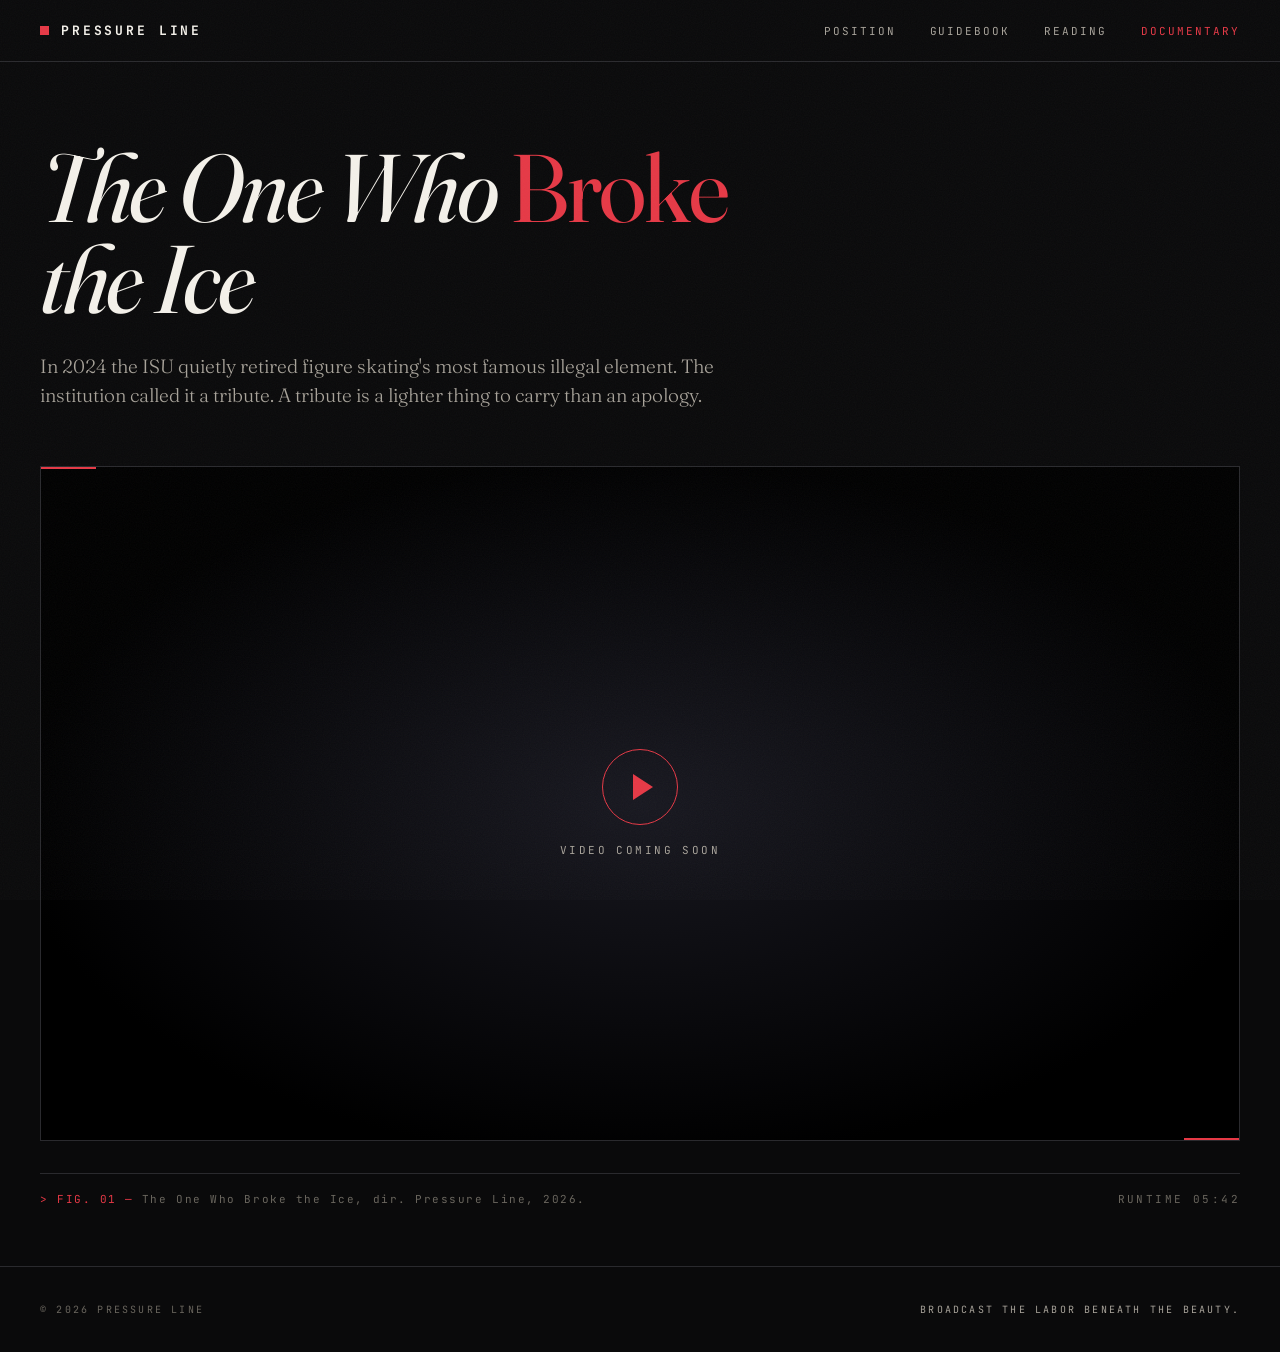
==== documentary/index.html @ 3ab44772 "Documentary: remove kicker, replace local video with placeholder Co-Authored-By: Claude Sonnet 4.6 <" ====
<!DOCTYPE html>
<html lang="en">
<head>
<meta charset="UTF-8" />
<meta name="viewport" content="width=device-width, initial-scale=1.0" />
<title>The One Who Broke the Ice — Pressure Line</title>
<link rel="preconnect" href="https://fonts.googleapis.com" />
<link rel="preconnect" href="https://fonts.gstatic.com" crossorigin />
<link href="https://fonts.googleapis.com/css2?family=Fraunces:ital,opsz,wght@0,9..144,300;0,9..144,400;0,9..144,700;1,9..144,300;1,9..144,400&family=JetBrains+Mono:wght@400;500;700&display=swap" rel="stylesheet" />
<style>
  :root {
    --ink: #f4f1ea;
    --ink-dim: #a8a39a;
    --ink-faint: #6a665e;
    --paper: #0a0a0b;
    --red: #e63946;
    --rule: #2a2a2e;
    --serif: "Fraunces", Georgia, serif;
    --mono: "JetBrains Mono", ui-monospace, monospace;
  }

  * { box-sizing: border-box; margin: 0; padding: 0; }
  html { scroll-behavior: smooth; }

  body {
    background: var(--paper);
    color: var(--ink);
    font-family: var(--serif);
    font-feature-settings: "kern", "liga";
    font-optical-sizing: auto;
    -webkit-font-smoothing: antialiased;
    min-height: 100vh;
    display: flex;
    flex-direction: column;
    overflow-x: hidden;
  }

  /* film grain overlay */
  body::before {
    content: "";
    position: fixed;
    inset: 0;
    pointer-events: none;
    opacity: 0.04;
    z-index: 100;
    background-image: url("data:image/svg+xml;utf8,<svg xmlns='http://www.w3.org/2000/svg' width='200' height='200'><filter id='n'><feTurbulence type='fractalNoise' baseFrequency='0.85' numOctaves='2' stitchTiles='stitch'/></filter><rect width='100%25' height='100%25' filter='url(%23n)'/></svg>");
  }

  /* ===== NAV ===== */
  nav.site-nav {
    border-bottom: 1px solid var(--rule);
  }
  .nav-inner {
    max-width: 1280px;
    margin: 0 auto;
    padding: 22px 40px;
    display: flex;
    align-items: center;
    justify-content: space-between;
  }
  .wordmark {
    font-family: var(--mono);
    font-weight: 700;
    font-size: 13px;
    letter-spacing: 0.22em;
    text-transform: uppercase;
    color: var(--ink);
    text-decoration: none;
    display: flex;
    align-items: center;
    gap: 12px;
  }
  .wordmark::before {
    content: "";
    width: 9px; height: 9px;
    background: var(--red);
  }
  .nav-links {
    display: flex;
    gap: 34px;
    font-family: var(--mono);
    font-size: 11px;
    letter-spacing: 0.18em;
    text-transform: uppercase;
  }
  .nav-links a {
    color: var(--ink-dim);
    text-decoration: none;
    transition: color 160ms;
  }
  .nav-links a:hover { color: var(--ink); }
  .nav-links a.active { color: var(--red); }

  /* ===== MAIN ===== */
  main {
    flex: 1;
    max-width: 1280px;
    width: 100%;
    margin: 0 auto;
    padding: 80px 40px 60px;
  }

  /* small kicker above title */
  .kicker {
    font-family: var(--mono);
    font-size: 11px;
    letter-spacing: 0.28em;
    text-transform: uppercase;
    color: var(--red);
    margin-bottom: 28px;
    display: flex;
    align-items: center;
    gap: 14px;
  }
  .kicker::after {
    content: "";
    flex: 0 0 56px;
    height: 1px;
    background: var(--red);
  }

  /* main film title */
  h1.title {
    font-family: var(--serif);
    font-weight: 400;
    font-style: italic;
    font-size: clamp(44px, 7.5vw, 108px);
    line-height: 0.95;
    letter-spacing: -0.025em;
    margin-bottom: 28px;
    max-width: 14ch;
    text-wrap: balance;
  }
  h1.title em {
    font-style: normal;
    color: var(--red);
  }

  /* one-line dek under title */
  .dek {
    font-family: var(--serif);
    font-weight: 300;
    font-size: clamp(17px, 1.5vw, 20px);
    line-height: 1.5;
    color: var(--ink-dim);
    max-width: 58ch;
    margin-bottom: 56px;
  }

  /* ===== VIDEO ===== */
  .video-frame {
    position: relative;
    aspect-ratio: 16 / 9;
    background: #000;
    border: 1px solid var(--rule);
    overflow: hidden;
    margin-bottom: 32px;
  }

  /* small red ticks in corners — film-frame marks */
  .video-frame::before,
  .video-frame::after {
    content: "";
    position: absolute;
    background: var(--red);
    z-index: 2;
    pointer-events: none;
  }
  .video-frame::before {
    top: -1px; left: -1px;
    width: 56px; height: 3px;
  }
  .video-frame::after {
    bottom: -1px; right: -1px;
    width: 56px; height: 3px;
  }

  .video-frame iframe {
    width: 100%;
    height: 100%;
    border: 0;
  }

  /* video placeholder if not embedded yet */
  .video-placeholder {
    position: absolute;
    inset: 0;
    display: flex;
    flex-direction: column;
    align-items: center;
    justify-content: center;
    gap: 18px;
    color: var(--ink-dim);
    font-family: var(--mono);
    font-size: 11px;
    letter-spacing: 0.22em;
    text-transform: uppercase;
    background:
      radial-gradient(ellipse at center, #181820 0%, #000 75%);
  }
  .play-icon {
    width: 76px; height: 76px;
    border: 1.5px solid var(--red);
    border-radius: 50%;
    display: flex;
    align-items: center;
    justify-content: center;
    position: relative;
  }
  .play-icon::after {
    content: "";
    width: 0; height: 0;
    border-left: 20px solid var(--red);
    border-top: 13px solid transparent;
    border-bottom: 13px solid transparent;
    margin-left: 6px;
  }

  /* video caption strip */
  .caption {
    display: flex;
    justify-content: space-between;
    align-items: baseline;
    padding-top: 18px;
    border-top: 1px solid var(--rule);
    font-family: var(--mono);
    font-size: 11px;
    letter-spacing: 0.14em;
    color: var(--ink-faint);
    flex-wrap: wrap;
    gap: 16px;
  }
  .caption .fig {
    color: var(--red);
    margin-right: 8px;
  }
  .caption .runtime {
    text-transform: uppercase;
    letter-spacing: 0.22em;
  }

  /* ===== FOOTER ===== */
  footer {
    border-top: 1px solid var(--rule);
    padding: 36px 40px;
  }
  .footer-inner {
    max-width: 1280px;
    margin: 0 auto;
    display: flex;
    justify-content: space-between;
    align-items: center;
    font-family: var(--mono);
    font-size: 10px;
    letter-spacing: 0.22em;
    text-transform: uppercase;
    color: var(--ink-faint);
    flex-wrap: wrap;
    gap: 16px;
  }
  .footer-tag {
    color: var(--ink-dim);
  }

  /* ===== RESPONSIVE ===== */
  @media (max-width: 720px) {
    .nav-inner { padding: 18px 22px; }
    .nav-links { gap: 18px; font-size: 10px; }
    main { padding: 56px 22px 40px; }
    .dek { margin-bottom: 40px; }
    footer { padding: 28px 22px; }
    .caption { font-size: 10px; }
  }

  @media (max-width: 480px) {
    .nav-links { display: none; }
  }

  /* ===== ENTRANCE ===== */
  .reveal {
    opacity: 0;
    transform: translateY(16px);
    animation: rise 1.1s cubic-bezier(0.2, 0.7, 0.2, 1) forwards;
  }
  .reveal.d1 { animation-delay: 0.05s; }
  .reveal.d2 { animation-delay: 0.18s; }
  .reveal.d3 { animation-delay: 0.32s; }
  .reveal.d4 { animation-delay: 0.48s; }
  @keyframes rise {
    to { opacity: 1; transform: translateY(0); }
  }
</style>
</head>
<body>

<nav class="site-nav">
  <div class="nav-inner">
    <a href="/" class="wordmark">Pressure Line</a>
    <div class="nav-links">
      <a href="/#position">Position</a>
      <a href="/#guidebook">Guidebook</a>
      <a href="/reading/">Reading</a>
      <a href="/documentary/" class="active">Documentary</a>
    </div>
  </div>
</nav>

<main>
  <h1 class="title reveal d1">The One Who <em>Broke</em><br/>the Ice</h1>
  <p class="dek reveal d2">In 2024 the ISU quietly retired figure skating's most famous illegal element. The institution called it a tribute. A tribute is a lighter thing to carry than an apology.</p>

  <div class="video-frame reveal d3">
    <div class="video-placeholder">
      <div class="play-icon"></div>
      <div>Video coming soon</div>
    </div>
  </div>

  <div class="caption reveal d3">
    <div><span class="fig">&gt; FIG. 01 —</span>The One Who Broke the Ice, dir. Pressure Line, 2026.</div>
    <div class="runtime">Runtime 05:42</div>
  </div>
</main>

<footer>
  <div class="footer-inner">
    <div>© 2026 Pressure Line</div>
    <div class="footer-tag">Broadcast the labor beneath the beauty.</div>
  </div>
</footer>

</body>
</html>
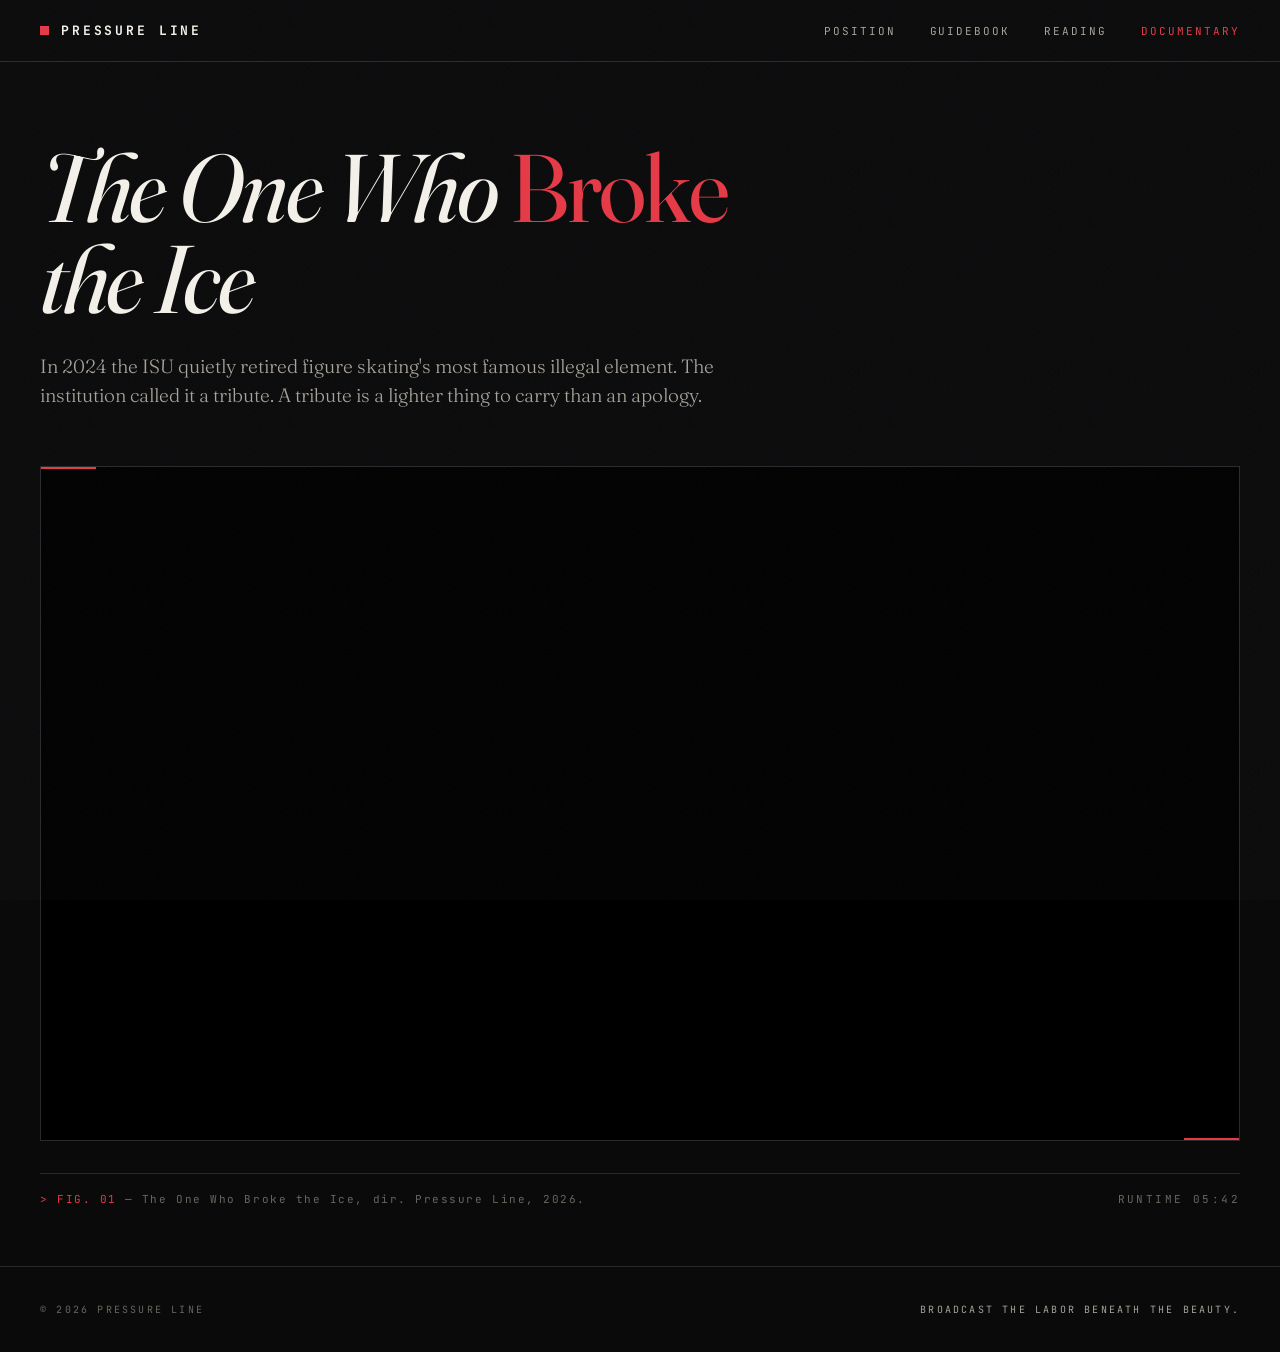
==== commit c9f7e45f: "Documentary: embed YouTube video oGdQ1VpymCo Co-Authored-By: Claude Sonnet 4.6 <noreply@anthropic.co" ====
--- a/documentary/index.html
+++ b/documentary/index.html
@@ -310,10 +310,7 @@
   <p class="dek reveal d2">In 2024 the ISU quietly retired figure skating's most famous illegal element. The institution called it a tribute. A tribute is a lighter thing to carry than an apology.</p>
 
   <div class="video-frame reveal d3">
-    <div class="video-placeholder">
-      <div class="play-icon"></div>
-      <div>Video coming soon</div>
-    </div>
+    <iframe src="https://www.youtube.com/embed/oGdQ1VpymCo" title="The One Who Broke the Ice" allow="accelerometer; autoplay; clipboard-write; encrypted-media; gyroscope; picture-in-picture" allowfullscreen></iframe>
   </div>
 
   <div class="caption reveal d3">
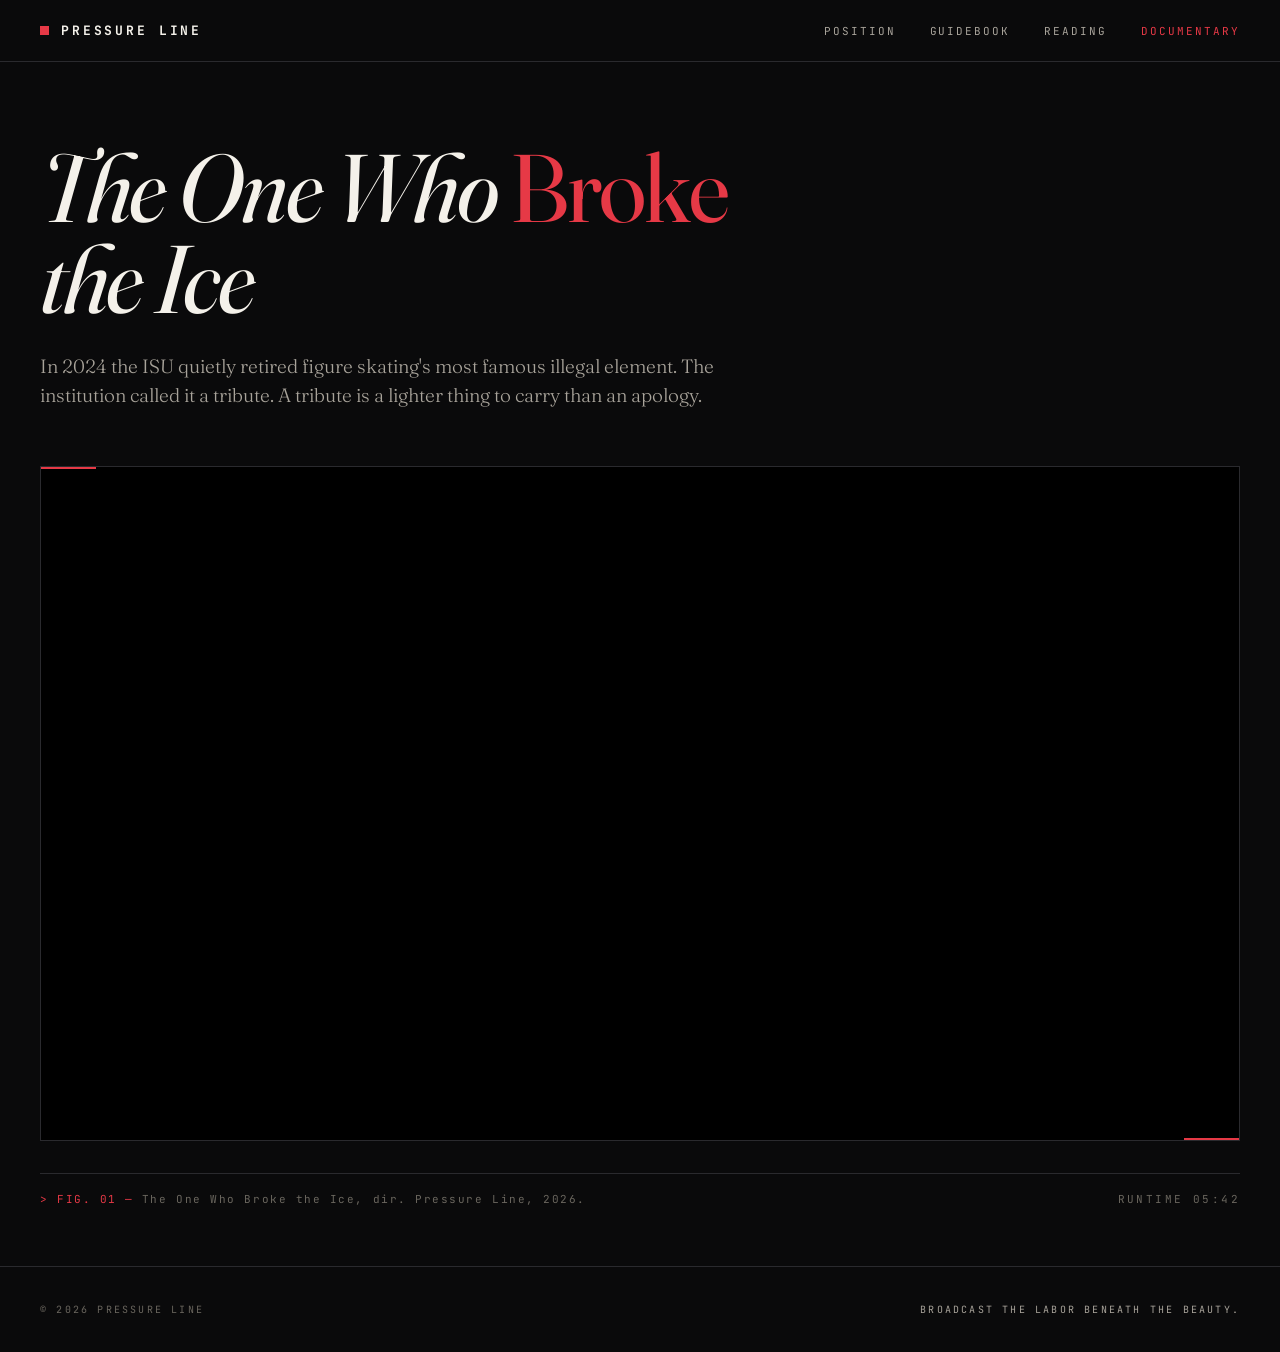
==== commit a011f59d: "Documentary: remove grain overlay, set YouTube embed to HD 1080 Co-Authored-By: Claude Sonnet 4.6 <n" ====
--- a/documentary/index.html
+++ b/documentary/index.html
@@ -35,16 +35,7 @@
     overflow-x: hidden;
   }
 
-  /* film grain overlay */
-  body::before {
-    content: "";
-    position: fixed;
-    inset: 0;
-    pointer-events: none;
-    opacity: 0.04;
-    z-index: 100;
-    background-image: url("data:image/svg+xml;utf8,<svg xmlns='http://www.w3.org/2000/svg' width='200' height='200'><filter id='n'><feTurbulence type='fractalNoise' baseFrequency='0.85' numOctaves='2' stitchTiles='stitch'/></filter><rect width='100%25' height='100%25' filter='url(%23n)'/></svg>");
-  }
+  /* film grain overlay — excluded from video page to preserve playback quality */
 
   /* ===== NAV ===== */
   nav.site-nav {
@@ -310,7 +301,7 @@
   <p class="dek reveal d2">In 2024 the ISU quietly retired figure skating's most famous illegal element. The institution called it a tribute. A tribute is a lighter thing to carry than an apology.</p>
 
   <div class="video-frame reveal d3">
-    <iframe src="https://www.youtube.com/embed/oGdQ1VpymCo" title="The One Who Broke the Ice" allow="accelerometer; autoplay; clipboard-write; encrypted-media; gyroscope; picture-in-picture" allowfullscreen></iframe>
+    <iframe src="https://www.youtube.com/embed/oGdQ1VpymCo?vq=hd1080&rel=0" title="The One Who Broke the Ice" allow="accelerometer; autoplay; clipboard-write; encrypted-media; gyroscope; picture-in-picture" allowfullscreen></iframe>
   </div>
 
   <div class="caption reveal d3">
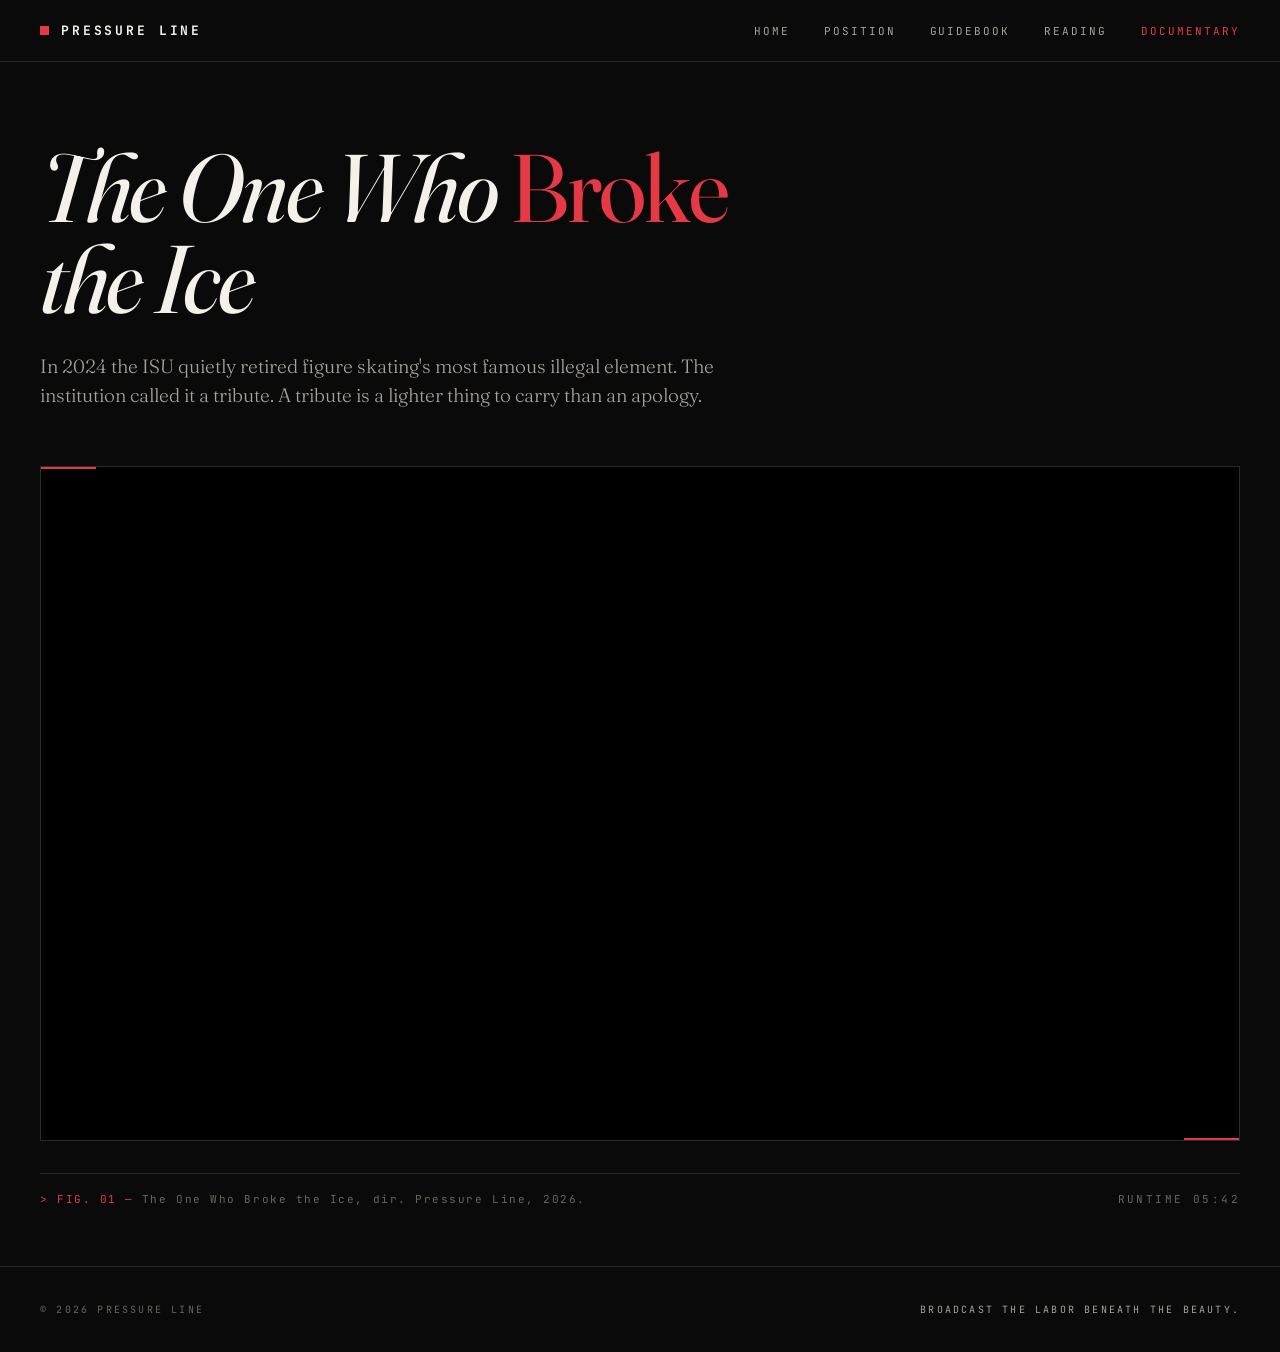
==== commit ffb94b2c: "Position: update copy; add Home link to all page navs Co-Authored-By: Claude Sonnet 4.6 <noreply@ant" ====
--- a/documentary/index.html
+++ b/documentary/index.html
@@ -166,7 +166,8 @@
     width: 56px; height: 3px;
   }
 
-  .video-frame iframe {
+  .video-frame iframe,
+  #yt-player {
     width: 100%;
     height: 100%;
     border: 0;
@@ -288,7 +289,8 @@
   <div class="nav-inner">
     <a href="/" class="wordmark">Pressure Line</a>
     <div class="nav-links">
-      <a href="/#position">Position</a>
+      <a href="/">Home</a>
+      <a href="/position/">Position</a>
       <a href="/#guidebook">Guidebook</a>
       <a href="/reading/">Reading</a>
       <a href="/documentary/" class="active">Documentary</a>
@@ -300,8 +302,8 @@
   <h1 class="title reveal d1">The One Who <em>Broke</em><br/>the Ice</h1>
   <p class="dek reveal d2">In 2024 the ISU quietly retired figure skating's most famous illegal element. The institution called it a tribute. A tribute is a lighter thing to carry than an apology.</p>
 
-  <div class="video-frame reveal d3">
-    <iframe src="https://www.youtube.com/embed/oGdQ1VpymCo?vq=hd1080&rel=0" title="The One Who Broke the Ice" allow="accelerometer; autoplay; clipboard-write; encrypted-media; gyroscope; picture-in-picture" allowfullscreen></iframe>
+  <div class="video-frame">
+    <iframe src="https://player.vimeo.com/video/1198993595?badge=0&autopause=0&quality_selector=1" allow="autoplay; fullscreen; picture-in-picture" allowfullscreen></iframe>
   </div>
 
   <div class="caption reveal d3">
